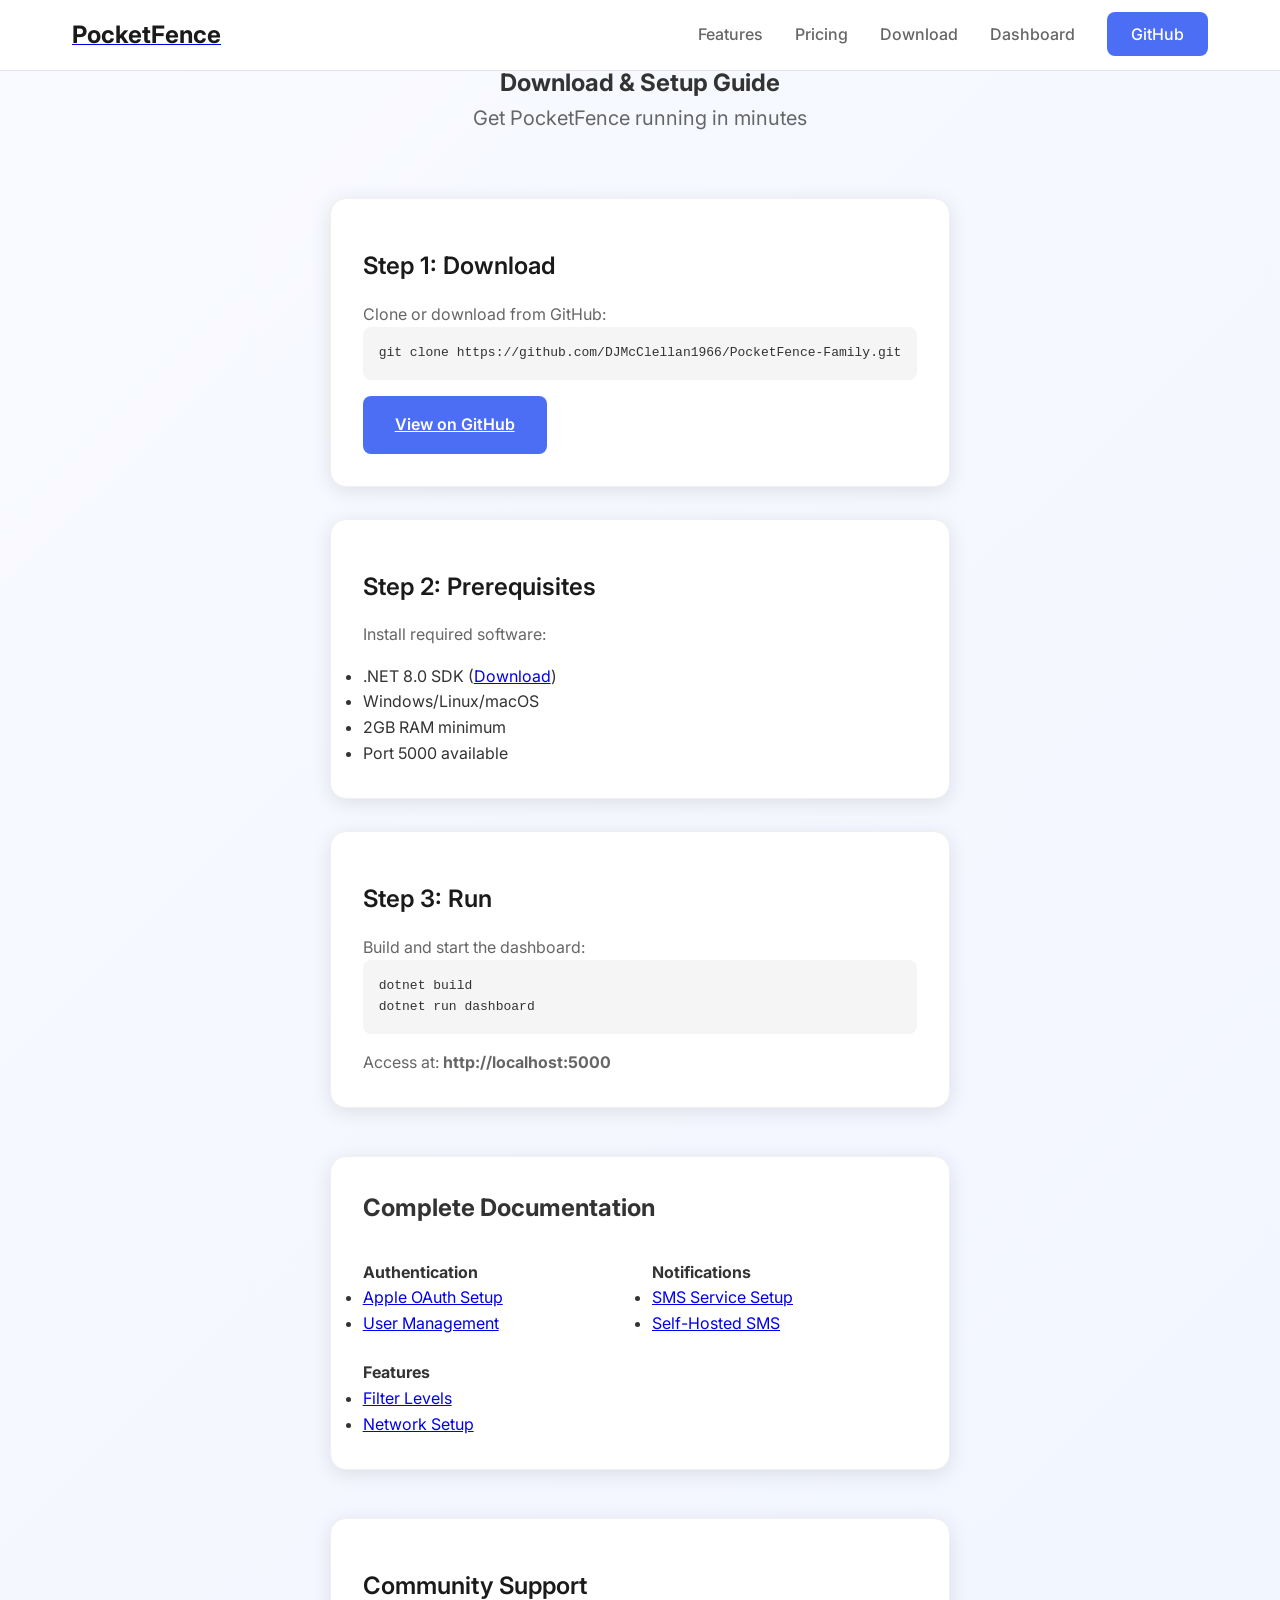
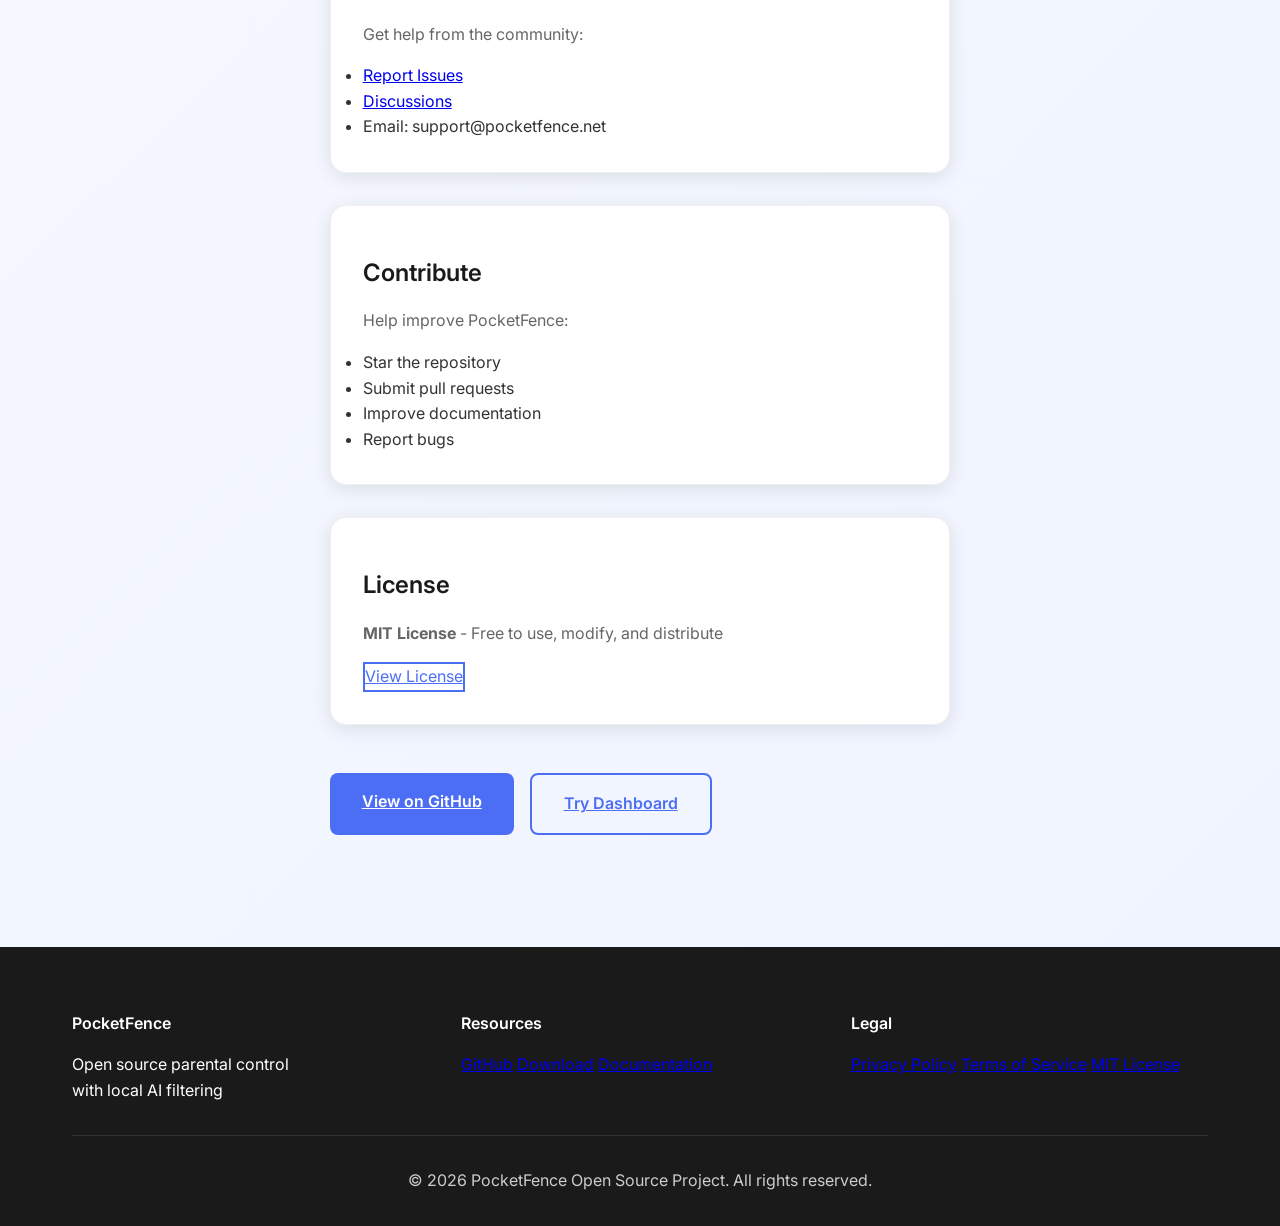
==== download.html @ 7ac43647 "Transform website for open source project - Add OAuth/AppleCallback.html for Apple authentication - " ====
﻿<!DOCTYPE html>
<html lang="en">
<head>
    <meta charset="UTF-8">
    <meta name="viewport" content="width=device-width, initial-scale=1.0">
    <title>Download & Setup - PocketFence</title>
    <link rel="stylesheet" href="styles.css">
    <link href="https://fonts.googleapis.com/css2?family=Inter:wght@300;400;500;600;700&display=swap" rel="stylesheet">
</head>
<body>
    <nav class="navbar">
        <div class="nav-container">
            <div class="nav-logo">
                <a href="index.html"><span class="logo-text">PocketFence</span></a>
            </div>
            <ul class="nav-menu">
                <li><a href="index.html#features" class="nav-link">Features</a></li>
                <li><a href="index.html#pricing" class="nav-link">Pricing</a></li>
                <li><a href="download.html" class="nav-link">Download</a></li>
                <li><a href="https://pocketfence.net:5000" class="nav-link">Dashboard</a></li>
                <li><a href="https://github.com/DJMcClellan1966/PocketFence-Family" class="nav-link cta-button">GitHub</a></li>
            </ul>
        </div>
    </nav>

    <section class="hero" style="padding: 4rem 0;">
        <div class="container">
            <div class="section-header">
                <h1>Download & Setup Guide</h1>
                <p>Get PocketFence running in minutes</p>
            </div>

            <div class="features-grid" style="margin-top: 3rem;">
                <div class="feature-card">
                    <div class="feature-icon"></div>
                    <h3>Step 1: Download</h3>
                    <p>Clone or download from GitHub:</p>
                    <pre style="background: #f5f5f5; padding: 1rem; border-radius: 8px; text-align: left; overflow-x: auto;">git clone https://github.com/DJMcClellan1966/PocketFence-Family.git</pre>
                    <a href="https://github.com/DJMcClellan1966/PocketFence-Family" class="btn-primary" style="margin-top: 1rem; display: inline-block;">View on GitHub</a>
                </div>

                <div class="feature-card">
                    <div class="feature-icon"></div>
                    <h3>Step 2: Prerequisites</h3>
                    <p>Install required software:</p>
                    <ul style="text-align: left; margin-top: 1rem;">
                        <li> .NET 8.0 SDK (<a href="https://dotnet.microsoft.com/download" target="_blank">Download</a>)</li>
                        <li> Windows/Linux/macOS</li>
                        <li> 2GB RAM minimum</li>
                        <li> Port 5000 available</li>
                    </ul>
                </div>

                <div class="feature-card">
                    <div class="feature-icon"></div>
                    <h3>Step 3: Run</h3>
                    <p>Build and start the dashboard:</p>
                    <pre style="background: #f5f5f5; padding: 1rem; border-radius: 8px; text-align: left; overflow-x: auto;">dotnet build
dotnet run dashboard</pre>
                    <p style="margin-top: 1rem;">Access at: <strong>http://localhost:5000</strong></p>
                </div>
            </div>

            <div class="feature-card" style="margin-top: 3rem; max-width: 900px; margin-left: auto; margin-right: auto;">
                <h2> Complete Documentation</h2>
                <div style="display: grid; grid-template-columns: repeat(auto-fit, minmax(250px, 1fr)); gap: 1.5rem; margin-top: 2rem; text-align: left;">
                    <div>
                        <h4> Authentication</h4>
                        <ul>
                            <li><a href="https://github.com/DJMcClellan1966/PocketFence-Family/blob/main/APPLE_OAUTH_SETUP.md">Apple OAuth Setup</a></li>
                            <li><a href="https://github.com/DJMcClellan1966/PocketFence-Family/blob/main/USER_MANAGEMENT_COMPLETE.md">User Management</a></li>
                        </ul>
                    </div>
                    <div>
                        <h4> Notifications</h4>
                        <ul>
                            <li><a href="https://github.com/DJMcClellan1966/PocketFence-Family/blob/main/AI_SMS_SERVICE_GUIDE.md">SMS Service Setup</a></li>
                            <li><a href="https://github.com/DJMcClellan1966/PocketFence-Family/blob/main/SELF_HOSTED_SMS_GUIDE.md">Self-Hosted SMS</a></li>
                        </ul>
                    </div>
                    <div>
                        <h4> Features</h4>
                        <ul>
                            <li><a href="https://github.com/DJMcClellan1966/PocketFence-Family/blob/main/FILTER_LEVELS.md">Filter Levels</a></li>
                            <li><a href="https://github.com/DJMcClellan1966/PocketFence-Family/blob/main/NETWORK_SETUP.md">Network Setup</a></li>
                        </ul>
                    </div>
                </div>
            </div>

            <div class="features-grid" style="margin-top: 3rem;">
                <div class="feature-card">
                    <div class="feature-icon"></div>
                    <h3>Community Support</h3>
                    <p>Get help from the community:</p>
                    <ul style="text-align: left; margin-top: 1rem;">
                        <li> <a href="https://github.com/DJMcClellan1966/PocketFence-Family/issues">Report Issues</a></li>
                        <li> <a href="https://github.com/DJMcClellan1966/PocketFence-Family/discussions">Discussions</a></li>
                        <li> Email: support@pocketfence.net</li>
                    </ul>
                </div>

                <div class="feature-card">
                    <div class="feature-icon"></div>
                    <h3>Contribute</h3>
                    <p>Help improve PocketFence:</p>
                    <ul style="text-align: left; margin-top: 1rem;">
                        <li> Star the repository</li>
                        <li> Submit pull requests</li>
                        <li> Improve documentation</li>
                        <li> Report bugs</li>
                    </ul>
                </div>

                <div class="feature-card">
                    <div class="feature-icon"></div>
                    <h3>License</h3>
                    <p style="margin-top: 1rem;"><strong>MIT License</strong> - Free to use, modify, and distribute</p>
                    <a href="https://github.com/DJMcClellan1966/PocketFence-Family/blob/main/LICENSE" class="btn-outline" style="margin-top: 1rem; display: inline-block;">View License</a>
                </div>
            </div>

            <div class="hero-buttons" style="margin-top: 3rem;">
                <a href="https://github.com/DJMcClellan1966/PocketFence-Family" class="btn-primary">View on GitHub</a>
                <a href="https://pocketfence.net:5000" class="btn-secondary">Try Dashboard</a>
            </div>
        </div>
    </section>

    <footer class="footer">
        <div class="container">
            <div class="footer-content">
                <div class="footer-section">
                    <h4>PocketFence</h4>
                    <p>Open source parental control<br>with local AI filtering</p>
                </div>
                <div class="footer-section">
                    <h4>Resources</h4>
                    <a href="https://github.com/DJMcClellan1966/PocketFence-Family">GitHub</a>
                    <a href="download.html">Download</a>
                    <a href="https://github.com/DJMcClellan1966/PocketFence-Family/blob/main/README.md">Documentation</a>
                </div>
                <div class="footer-section">
                    <h4>Legal</h4>
                    <a href="privacy.html">Privacy Policy</a>
                    <a href="terms.html">Terms of Service</a>
                    <a href="https://github.com/DJMcClellan1966/PocketFence-Family/blob/main/LICENSE">MIT License</a>
                </div>
            </div>
            <div class="footer-bottom">
                <p>&copy; 2026 PocketFence Open Source Project. All rights reserved.</p>
            </div>
        </div>
    </footer>

    <script src="script.js"></script>
</body>
</html>
---- styles.css ----
/* Reset and Base Styles */
* {
    margin: 0;
    padding: 0;
    box-sizing: border-box;
}

body {
    font-family: 'Inter', sans-serif;
    line-height: 1.6;
    color: #333;
    overflow-x: hidden;
}

.container {
    max-width: 1200px;
    margin: 0 auto;
    padding: 0 2rem;
}

/* Navigation */
.navbar {
    position: fixed;
    top: 0;
    width: 100%;
    background: rgba(255, 255, 255, 0.95);
    backdrop-filter: blur(10px);
    z-index: 1000;
    padding: 1rem 0;
    border-bottom: 1px solid rgba(0, 0, 0, 0.1);
}

.nav-container {
    max-width: 1200px;
    margin: 0 auto;
    padding: 0 2rem;
    display: flex;
    justify-content: space-between;
    align-items: center;
}

.nav-logo {
    display: flex;
    align-items: center;
    gap: 0.5rem;
}

.logo {
    width: 32px;
    height: 32px;
    background: linear-gradient(135deg, #4C6EF5, #7C3AED);
    border-radius: 8px;
}

.logo-text {
    font-weight: 700;
    font-size: 1.5rem;
    color: #1a1a1a;
}

.nav-menu {
    display: flex;
    list-style: none;
    gap: 2rem;
    align-items: center;
}

.nav-link {
    text-decoration: none;
    color: #666;
    font-weight: 500;
    transition: color 0.3s;
}

.nav-link:hover {
    color: #4C6EF5;
}

.cta-button {
    background: #4C6EF5;
    color: white !important;
    padding: 0.75rem 1.5rem;
    border-radius: 8px;
    transition: background 0.3s;
}

.cta-button:hover {
    background: #3B5BDB;
}

.hamburger {
    display: none;
    flex-direction: column;
    cursor: pointer;
}

.hamburger span {
    width: 25px;
    height: 3px;
    background: #333;
    margin: 3px 0;
    transition: 0.3s;
}

/* Hero Section */
.hero {
    padding: 120px 0 80px;
    background: linear-gradient(135deg, #f8faff 0%, #f0f4ff 100%);
    min-height: 100vh;
    display: flex;
    align-items: center;
}

.hero-container {
    max-width: 1200px;
    margin: 0 auto;
    padding: 0 2rem;
    display: grid;
    grid-template-columns: 1fr 1fr;
    gap: 4rem;
    align-items: center;
}

.hero-title {
    font-size: 3.5rem;
    font-weight: 700;
    line-height: 1.1;
    margin-bottom: 1.5rem;
}

.gradient-text {
    background: linear-gradient(135deg, #4C6EF5, #7C3AED);
    -webkit-background-clip: text;
    -webkit-text-fill-color: transparent;
    background-clip: text;
}

.hero-description {
    font-size: 1.25rem;
    color: #666;
    margin-bottom: 2rem;
    line-height: 1.6;
}

.hero-buttons {
    display: flex;
    gap: 1rem;
    margin-bottom: 3rem;
}

.btn-primary {
    background: #4C6EF5;
    color: white;
    border: none;
    padding: 1rem 2rem;
    border-radius: 8px;
    font-weight: 600;
    cursor: pointer;
    transition: background 0.3s, transform 0.2s;
}

.btn-primary:hover {
    background: #3B5BDB;
    transform: translateY(-2px);
}

.btn-secondary {
    background: transparent;
    color: #4C6EF5;
    border: 2px solid #4C6EF5;
    padding: 1rem 2rem;
    border-radius: 8px;
    font-weight: 600;
    cursor: pointer;
    transition: all 0.3s;
}

.btn-secondary:hover {
    background: #4C6EF5;
    color: white;
    transform: translateY(-2px);
}

.hero-stats {
    display: flex;
    gap: 2rem;
}

.stat {
    text-align: center;
}

.stat-number {
    display: block;
    font-size: 2rem;
    font-weight: 700;
    color: #4C6EF5;
}

.stat-label {
    font-size: 0.875rem;
    color: #666;
}

.hero-visual {
    display: flex;
    justify-content: center;
}

.phone-mockup {
    width: 300px;
    height: 600px;
    background: linear-gradient(135deg, #1a1a1a, #333);
    border-radius: 30px;
    padding: 20px;
    position: relative;
    box-shadow: 0 20px 60px rgba(0, 0, 0, 0.3);
}

.phone-screen {
    width: 100%;
    height: 100%;
    background: linear-gradient(135deg, #4C6EF5, #7C3AED);
    border-radius: 20px;
    padding: 30px 20px;
    color: white;
}

.status-bar {
    background: rgba(255, 255, 255, 0.2);
    padding: 10px;
    border-radius: 8px;
    margin-bottom: 20px;
    text-align: center;
    font-weight: 600;
}

.dashboard-widgets {
    display: flex;
    flex-direction: column;
    gap: 15px;
}

.widget {
    background: rgba(255, 255, 255, 0.15);
    padding: 15px;
    border-radius: 10px;
    backdrop-filter: blur(10px);
}

/* Features Section */
.features {
    padding: 80px 0;
    background: white;
}

.section-header {
    text-align: center;
    margin-bottom: 4rem;
}

.section-header h2 {
    font-size: 2.5rem;
    font-weight: 700;
    margin-bottom: 1rem;
    color: #1a1a1a;
}

.section-header p {
    font-size: 1.25rem;
    color: #666;
}

.features-grid {
    display: grid;
    grid-template-columns: repeat(auto-fit, minmax(350px, 1fr));
    gap: 2rem;
}

.feature-card {
    background: white;
    padding: 2rem;
    border-radius: 16px;
    box-shadow: 0 4px 20px rgba(0, 0, 0, 0.1);
    transition: transform 0.3s, box-shadow 0.3s;
    border: 1px solid #f0f0f0;
}

.feature-card:hover {
    transform: translateY(-5px);
    box-shadow: 0 8px 30px rgba(0, 0, 0, 0.15);
}

.feature-icon {
    font-size: 3rem;
    margin-bottom: 1rem;
}

.feature-card h3 {
    font-size: 1.5rem;
    font-weight: 600;
    margin-bottom: 1rem;
    color: #1a1a1a;
}

.feature-card p {
    color: #666;
    line-height: 1.6;
}

/* Pricing Section */
.pricing {
    padding: 80px 0;
    background: #f8faff;
}

.pricing-toggle {
    display: flex;
    align-items: center;
    justify-content: center;
    gap: 1rem;
    margin-bottom: 3rem;
}

.toggle-label {
    font-weight: 600;
    color: #666;
}

.switch {
    position: relative;
    display: inline-block;
    width: 60px;
    height: 34px;
}

.switch input {
    opacity: 0;
    width: 0;
    height: 0;
}

.slider {
    position: absolute;
    cursor: pointer;
    top: 0;
    left: 0;
    right: 0;
    bottom: 0;
    background-color: #ccc;
    transition: .4s;
    border-radius: 34px;
}

.slider:before {
    position: absolute;
    content: "";
    height: 26px;
    width: 26px;
    left: 4px;
    bottom: 4px;
    background-color: white;
    transition: .4s;
    border-radius: 50%;
}

input:checked + .slider {
    background-color: #4C6EF5;
}

input:checked + .slider:before {
    transform: translateX(26px);
}

.discount-badge {
    background: #10B981;
    color: white;
    padding: 0.25rem 0.5rem;
    border-radius: 4px;
    font-size: 0.75rem;
    font-weight: 600;
}

.pricing-grid {
    display: grid;
    grid-template-columns: repeat(auto-fit, minmax(300px, 1fr));
    gap: 2rem;
    max-width: 1000px;
    margin: 0 auto;
}

.pricing-card {
    background: white;
    border-radius: 16px;
    padding: 2rem;
    position: relative;
    box-shadow: 0 4px 20px rgba(0, 0, 0, 0.1);
    transition: transform 0.3s, box-shadow 0.3s;
}

.pricing-card:hover {
    transform: translateY(-5px);
    box-shadow: 0 8px 30px rgba(0, 0, 0, 0.15);
}

.pricing-card.featured {
    border: 2px solid #4C6EF5;
    transform: scale(1.05);
}

.popular-badge {
    position: absolute;
    top: -10px;
    left: 50%;
    transform: translateX(-50%);
    background: #4C6EF5;
    color: white;
    padding: 0.5rem 1rem;
    border-radius: 20px;
    font-size: 0.875rem;
    font-weight: 600;
}

.plan-header {
    text-align: center;
    margin-bottom: 2rem;
}

.plan-header h3 {
    font-size: 1.5rem;
    font-weight: 600;
    margin-bottom: 1rem;
}

.plan-price {
    display: flex;
    align-items: baseline;
    justify-content: center;
    gap: 0.25rem;
}

.currency {
    font-size: 1.25rem;
    color: #666;
}

.amount {
    font-size: 3rem;
    font-weight: 700;
    color: #4C6EF5;
}

.period {
    color: #666;
}

.plan-features {
    list-style: none;
    margin-bottom: 2rem;
}

.plan-features li {
    padding: 0.5rem 0;
    border-bottom: 1px solid #f0f0f0;
}

.plan-button {
    width: 100%;
    padding: 1rem;
    border-radius: 8px;
    font-weight: 600;
    cursor: pointer;
    transition: all 0.3s;
}

.btn-outline {
    background: transparent;
    color: #4C6EF5;
    border: 2px solid #4C6EF5;
}

.btn-outline:hover {
    background: #4C6EF5;
    color: white;
}

/* About Section */
.about {
    padding: 80px 0;
    background: white;
}

.about-content {
    display: grid;
    grid-template-columns: 1fr 1fr;
    gap: 4rem;
    align-items: center;
}

.about-text h2 {
    font-size: 2.5rem;
    font-weight: 700;
    margin-bottom: 1.5rem;
    color: #1a1a1a;
}

.about-text p {
    font-size: 1.125rem;
    color: #666;
    margin-bottom: 1.5rem;
    line-height: 1.6;
}

.about-stats {
    display: flex;
    gap: 2rem;
    margin-top: 2rem;
}

.about-stat {
    text-align: center;
}

.about-stat h3 {
    font-size: 2rem;
    font-weight: 700;
    color: #4C6EF5;
    margin-bottom: 0.5rem;
}

.about-stat p {
    color: #666;
    font-size: 0.875rem;
}

.team-photo {
    text-align: center;
}

.photo-placeholder {
    width: 300px;
    height: 300px;
    background: linear-gradient(135deg, #4C6EF5, #7C3AED);
    border-radius: 16px;
    display: flex;
    align-items: center;
    justify-content: center;
    font-size: 4rem;
    margin: 0 auto 1rem;
}

/* Contact Section */
.contact {
    padding: 80px 0;
    background: #f8faff;
}

.contact-grid {
    display: grid;
    grid-template-columns: 1fr 1fr;
    gap: 4rem;
    max-width: 1000px;
    margin: 0 auto;
}

.contact-item {
    display: flex;
    align-items: center;
    gap: 1rem;
    margin-bottom: 2rem;
}

.contact-icon {
    font-size: 2rem;
}

.contact-item h4 {
    font-weight: 600;
    margin-bottom: 0.5rem;
    color: #1a1a1a;
}

.contact-item p {
    color: #666;
}

.contact-form {
    background: white;
    padding: 2rem;
    border-radius: 16px;
    box-shadow: 0 4px 20px rgba(0, 0, 0, 0.1);
}

.form-group {
    margin-bottom: 1.5rem;
}

.form-group input,
.form-group select,
.form-group textarea {
    width: 100%;
    padding: 1rem;
    border: 2px solid #f0f0f0;
    border-radius: 8px;
    font-size: 1rem;
    transition: border-color 0.3s;
}

.form-group input:focus,
.form-group select:focus,
.form-group textarea:focus {
    outline: none;
    border-color: #4C6EF5;
}

/* Footer */
.footer {
    background: #1a1a1a;
    color: white;
    padding: 4rem 0 2rem;
}

.footer-content {
    display: grid;
    grid-template-columns: repeat(auto-fit, minmax(250px, 1fr));
    gap: 2rem;
    margin-bottom: 2rem;
}

.footer-section h4 {
    font-weight: 600;
    margin-bottom: 1rem;
}

.footer-section ul {
    list-style: none;
}

.footer-section ul li {
    margin-bottom: 0.5rem;
}

.footer-section ul li a {
    color: #ccc;
    text-decoration: none;
    transition: color 0.3s;
}

.footer-section ul li a:hover {
    color: white;
}

.social-links {
    display: flex;
    gap: 1rem;
    margin-top: 1rem;
}

.social-links a {
    color: #ccc;
    font-size: 1.5rem;
    text-decoration: none;
    transition: color 0.3s;
}

.social-links a:hover {
    color: #4C6EF5;
}

.footer-bottom {
    border-top: 1px solid #333;
    padding-top: 2rem;
    text-align: center;
    color: #ccc;
}

/* Responsive Design */
@media (max-width: 768px) {
    .hamburger {
        display: flex;
    }

    .nav-menu {
        position: fixed;
        left: -100%;
        top: 70px;
        flex-direction: column;
        background-color: white;
        width: 100%;
        text-align: center;
        transition: 0.3s;
        box-shadow: 0 10px 27px rgba(0, 0, 0, 0.05);
        padding: 2rem 0;
    }

    .nav-menu.active {
        left: 0;
    }

    .hero-container {
        grid-template-columns: 1fr;
        text-align: center;
    }

    .hero-title {
        font-size: 2.5rem;
    }

    .hero-buttons {
        justify-content: center;
    }

    .features-grid {
        grid-template-columns: 1fr;
    }

    .pricing-grid {
        grid-template-columns: 1fr;
    }

    .about-content {
        grid-template-columns: 1fr;
    }

    .contact-grid {
        grid-template-columns: 1fr;
    }

    .hero-stats {
        justify-content: center;
    }

    .about-stats {
        justify-content: center;
    }

    .container {
        padding: 0 1rem;
    }
}
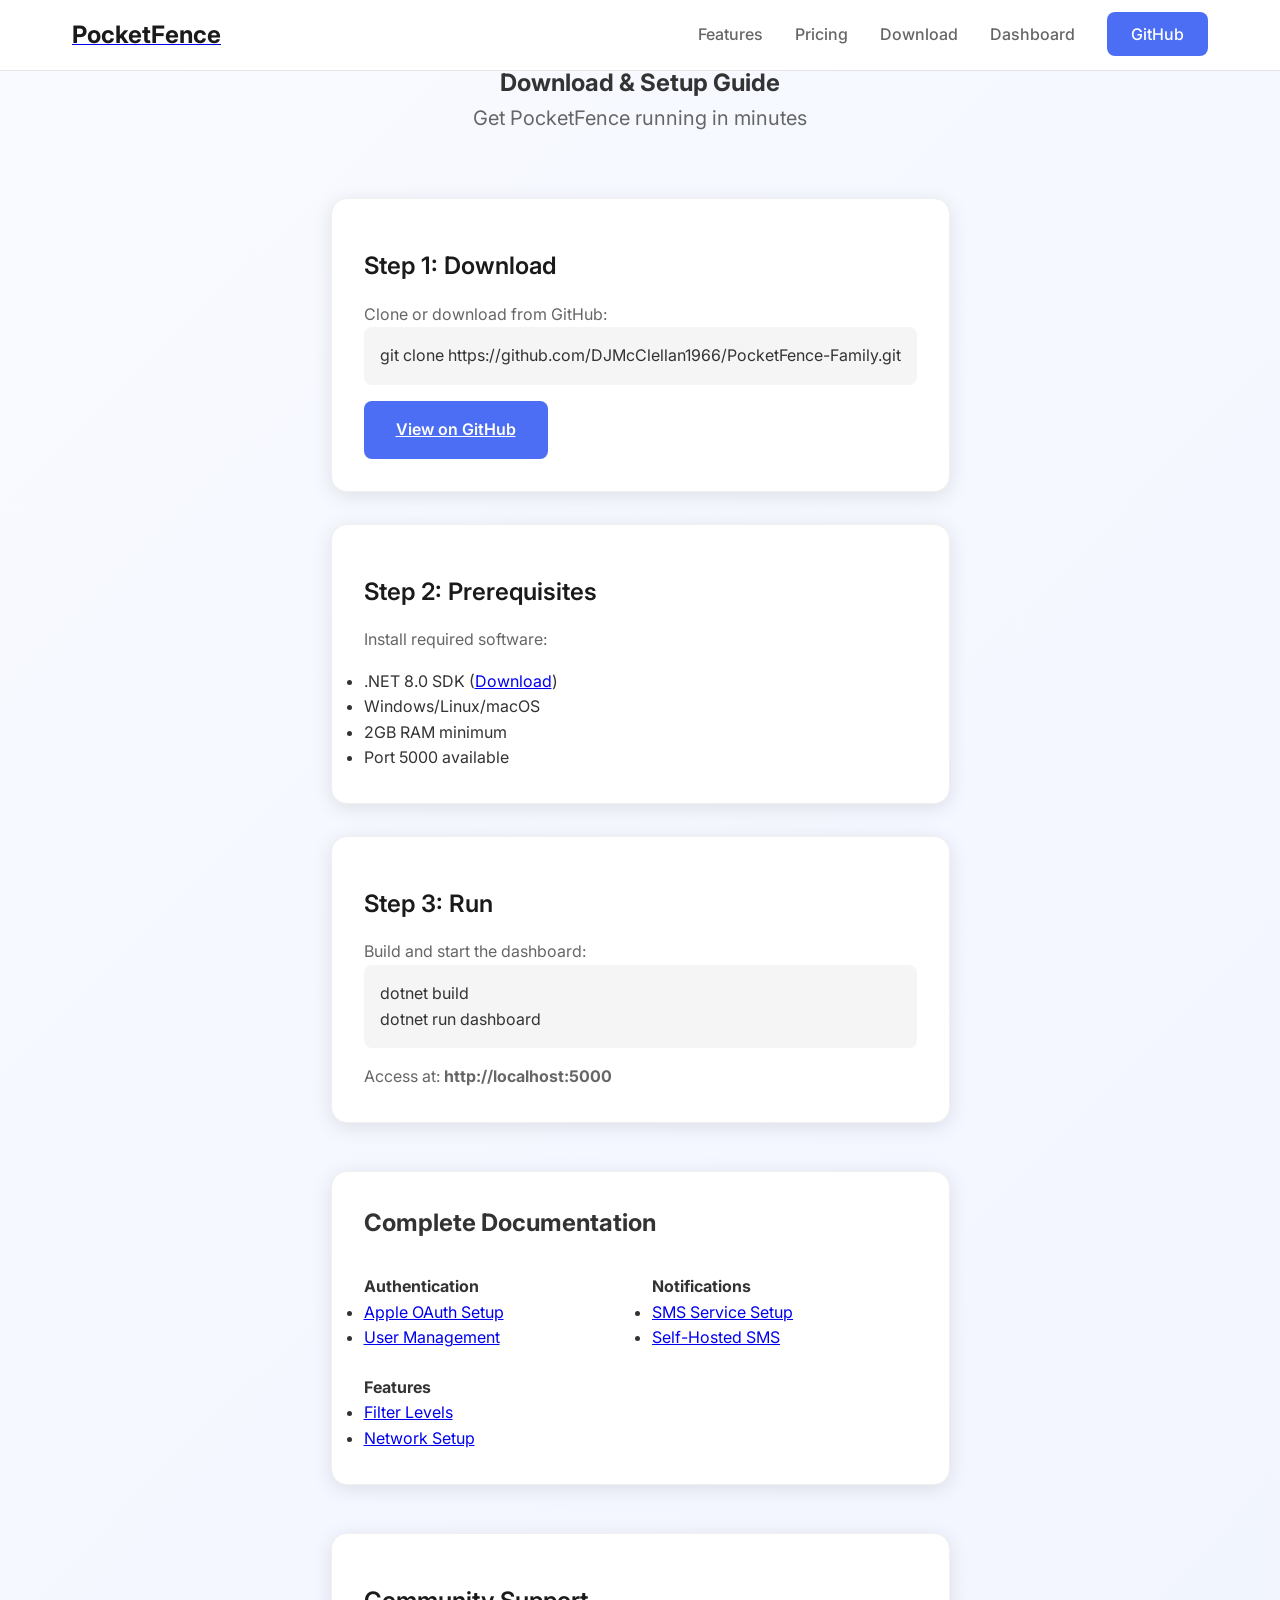
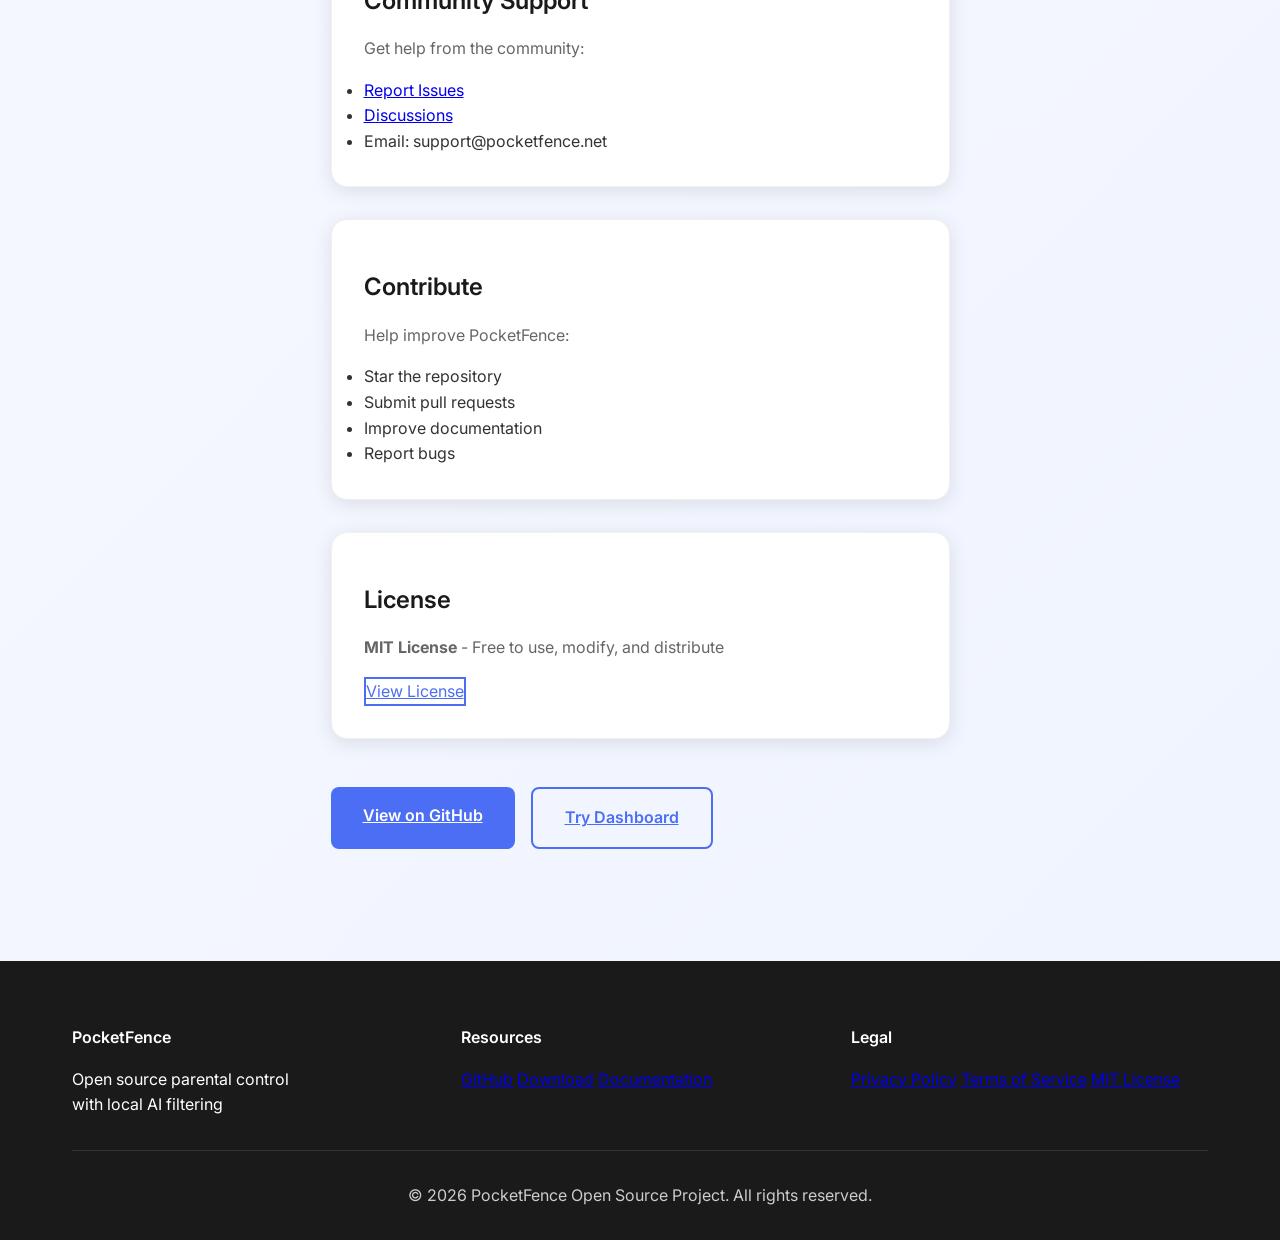
==== commit 06209d90: "Remove broken logo image references" ====
--- a/download.html
+++ b/download.html
@@ -1,4 +1,4 @@
-﻿<!DOCTYPE html>
+<!DOCTYPE html>
 <html lang="en">
 <head>
     <meta charset="UTF-8">
--- a/styles.css
+++ b/styles.css
@@ -1,3 +1,11 @@
+/* Emoji Support - Add to top of styles.css */
+* {
+    font-family: 'Inter', -apple-system, BlinkMacSystemFont, 'Segoe UI', 'Segoe UI Emoji', 'Segoe UI Symbol', 'Apple Color Emoji', 'Noto Color Emoji', Arial, sans-serif !important;
+}
+/* Emoji support */
+body {
+    font-family: 'Inter', -apple-system, BlinkMacSystemFont, 'Segoe UI', 'Segoe UI Emoji', 'Segoe UI Symbol', 'Apple Color Emoji', 'Noto Color Emoji', sans-serif;
+}
 /* Reset and Base Styles */
 * {
     margin: 0;
@@ -737,4 +745,4 @@
     .container {
         padding: 0 1rem;
     }
-}+}
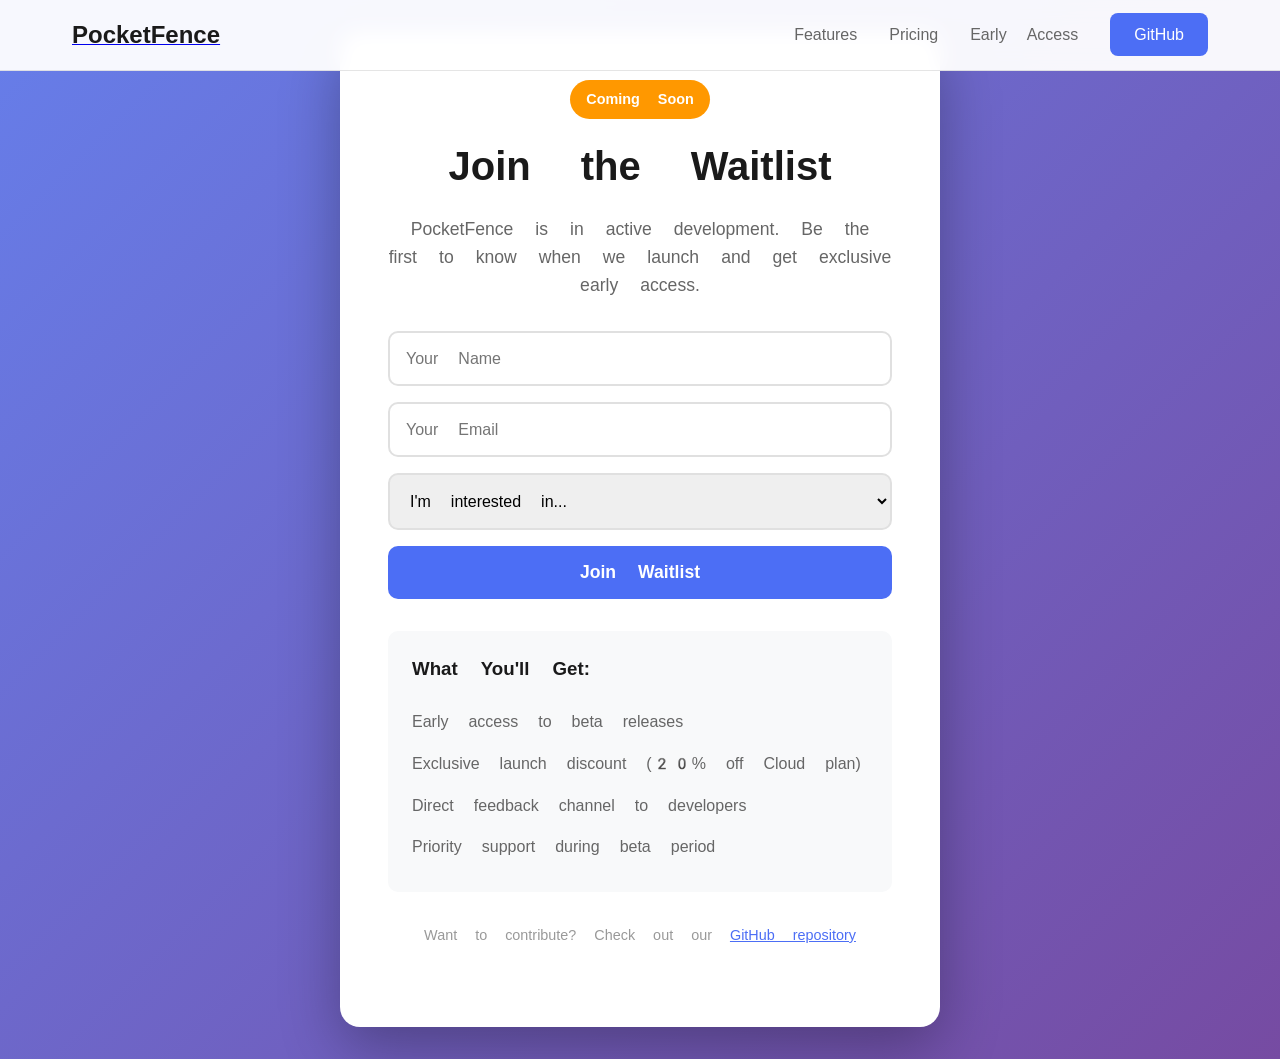
==== commit ae208b6a: "Implement freemium + managed cloud monetization strategy  Features: - Add coming soon banner across " ====
--- a/download.html
+++ b/download.html
@@ -1,158 +1,12 @@
-<!DOCTYPE html>
+﻿<!DOCTYPE html>
 <html lang="en">
 <head>
     <meta charset="UTF-8">
-    <meta name="viewport" content="width=device-width, initial-scale=1.0">
-    <title>Download & Setup - PocketFence</title>
-    <link rel="stylesheet" href="styles.css">
-    <link href="https://fonts.googleapis.com/css2?family=Inter:wght@300;400;500;600;700&display=swap" rel="stylesheet">
+    <meta http-equiv="refresh" content="0;url=early-access.html">
+    <title>Redirecting...</title>
 </head>
 <body>
-    <nav class="navbar">
-        <div class="nav-container">
-            <div class="nav-logo">
-                <a href="index.html"><span class="logo-text">PocketFence</span></a>
-            </div>
-            <ul class="nav-menu">
-                <li><a href="index.html#features" class="nav-link">Features</a></li>
-                <li><a href="index.html#pricing" class="nav-link">Pricing</a></li>
-                <li><a href="download.html" class="nav-link">Download</a></li>
-                <li><a href="https://pocketfence.net:5000" class="nav-link">Dashboard</a></li>
-                <li><a href="https://github.com/DJMcClellan1966/PocketFence-Family" class="nav-link cta-button">GitHub</a></li>
-            </ul>
-        </div>
-    </nav>
-
-    <section class="hero" style="padding: 4rem 0;">
-        <div class="container">
-            <div class="section-header">
-                <h1>Download & Setup Guide</h1>
-                <p>Get PocketFence running in minutes</p>
-            </div>
-
-            <div class="features-grid" style="margin-top: 3rem;">
-                <div class="feature-card">
-                    <div class="feature-icon"></div>
-                    <h3>Step 1: Download</h3>
-                    <p>Clone or download from GitHub:</p>
-                    <pre style="background: #f5f5f5; padding: 1rem; border-radius: 8px; text-align: left; overflow-x: auto;">git clone https://github.com/DJMcClellan1966/PocketFence-Family.git</pre>
-                    <a href="https://github.com/DJMcClellan1966/PocketFence-Family" class="btn-primary" style="margin-top: 1rem; display: inline-block;">View on GitHub</a>
-                </div>
-
-                <div class="feature-card">
-                    <div class="feature-icon"></div>
-                    <h3>Step 2: Prerequisites</h3>
-                    <p>Install required software:</p>
-                    <ul style="text-align: left; margin-top: 1rem;">
-                        <li> .NET 8.0 SDK (<a href="https://dotnet.microsoft.com/download" target="_blank">Download</a>)</li>
-                        <li> Windows/Linux/macOS</li>
-                        <li> 2GB RAM minimum</li>
-                        <li> Port 5000 available</li>
-                    </ul>
-                </div>
-
-                <div class="feature-card">
-                    <div class="feature-icon"></div>
-                    <h3>Step 3: Run</h3>
-                    <p>Build and start the dashboard:</p>
-                    <pre style="background: #f5f5f5; padding: 1rem; border-radius: 8px; text-align: left; overflow-x: auto;">dotnet build
-dotnet run dashboard</pre>
-                    <p style="margin-top: 1rem;">Access at: <strong>http://localhost:5000</strong></p>
-                </div>
-            </div>
-
-            <div class="feature-card" style="margin-top: 3rem; max-width: 900px; margin-left: auto; margin-right: auto;">
-                <h2> Complete Documentation</h2>
-                <div style="display: grid; grid-template-columns: repeat(auto-fit, minmax(250px, 1fr)); gap: 1.5rem; margin-top: 2rem; text-align: left;">
-                    <div>
-                        <h4> Authentication</h4>
-                        <ul>
-                            <li><a href="https://github.com/DJMcClellan1966/PocketFence-Family/blob/main/APPLE_OAUTH_SETUP.md">Apple OAuth Setup</a></li>
-                            <li><a href="https://github.com/DJMcClellan1966/PocketFence-Family/blob/main/USER_MANAGEMENT_COMPLETE.md">User Management</a></li>
-                        </ul>
-                    </div>
-                    <div>
-                        <h4> Notifications</h4>
-                        <ul>
-                            <li><a href="https://github.com/DJMcClellan1966/PocketFence-Family/blob/main/AI_SMS_SERVICE_GUIDE.md">SMS Service Setup</a></li>
-                            <li><a href="https://github.com/DJMcClellan1966/PocketFence-Family/blob/main/SELF_HOSTED_SMS_GUIDE.md">Self-Hosted SMS</a></li>
-                        </ul>
-                    </div>
-                    <div>
-                        <h4> Features</h4>
-                        <ul>
-                            <li><a href="https://github.com/DJMcClellan1966/PocketFence-Family/blob/main/FILTER_LEVELS.md">Filter Levels</a></li>
-                            <li><a href="https://github.com/DJMcClellan1966/PocketFence-Family/blob/main/NETWORK_SETUP.md">Network Setup</a></li>
-                        </ul>
-                    </div>
-                </div>
-            </div>
-
-            <div class="features-grid" style="margin-top: 3rem;">
-                <div class="feature-card">
-                    <div class="feature-icon"></div>
-                    <h3>Community Support</h3>
-                    <p>Get help from the community:</p>
-                    <ul style="text-align: left; margin-top: 1rem;">
-                        <li> <a href="https://github.com/DJMcClellan1966/PocketFence-Family/issues">Report Issues</a></li>
-                        <li> <a href="https://github.com/DJMcClellan1966/PocketFence-Family/discussions">Discussions</a></li>
-                        <li> Email: support@pocketfence.net</li>
-                    </ul>
-                </div>
-
-                <div class="feature-card">
-                    <div class="feature-icon"></div>
-                    <h3>Contribute</h3>
-                    <p>Help improve PocketFence:</p>
-                    <ul style="text-align: left; margin-top: 1rem;">
-                        <li> Star the repository</li>
-                        <li> Submit pull requests</li>
-                        <li> Improve documentation</li>
-                        <li> Report bugs</li>
-                    </ul>
-                </div>
-
-                <div class="feature-card">
-                    <div class="feature-icon"></div>
-                    <h3>License</h3>
-                    <p style="margin-top: 1rem;"><strong>MIT License</strong> - Free to use, modify, and distribute</p>
-                    <a href="https://github.com/DJMcClellan1966/PocketFence-Family/blob/main/LICENSE" class="btn-outline" style="margin-top: 1rem; display: inline-block;">View License</a>
-                </div>
-            </div>
-
-            <div class="hero-buttons" style="margin-top: 3rem;">
-                <a href="https://github.com/DJMcClellan1966/PocketFence-Family" class="btn-primary">View on GitHub</a>
-                <a href="https://pocketfence.net:5000" class="btn-secondary">Try Dashboard</a>
-            </div>
-        </div>
-    </section>
-
-    <footer class="footer">
-        <div class="container">
-            <div class="footer-content">
-                <div class="footer-section">
-                    <h4>PocketFence</h4>
-                    <p>Open source parental control<br>with local AI filtering</p>
-                </div>
-                <div class="footer-section">
-                    <h4>Resources</h4>
-                    <a href="https://github.com/DJMcClellan1966/PocketFence-Family">GitHub</a>
-                    <a href="download.html">Download</a>
-                    <a href="https://github.com/DJMcClellan1966/PocketFence-Family/blob/main/README.md">Documentation</a>
-                </div>
-                <div class="footer-section">
-                    <h4>Legal</h4>
-                    <a href="privacy.html">Privacy Policy</a>
-                    <a href="terms.html">Terms of Service</a>
-                    <a href="https://github.com/DJMcClellan1966/PocketFence-Family/blob/main/LICENSE">MIT License</a>
-                </div>
-            </div>
-            <div class="footer-bottom">
-                <p>&copy; 2026 PocketFence Open Source Project. All rights reserved.</p>
-            </div>
-        </div>
-    </footer>
-
-    <script src="script.js"></script>
+    <p>Redirecting to early access page...</p>
+    <p>If not redirected, <a href="early-access.html">click here</a>.</p>
 </body>
 </html>
